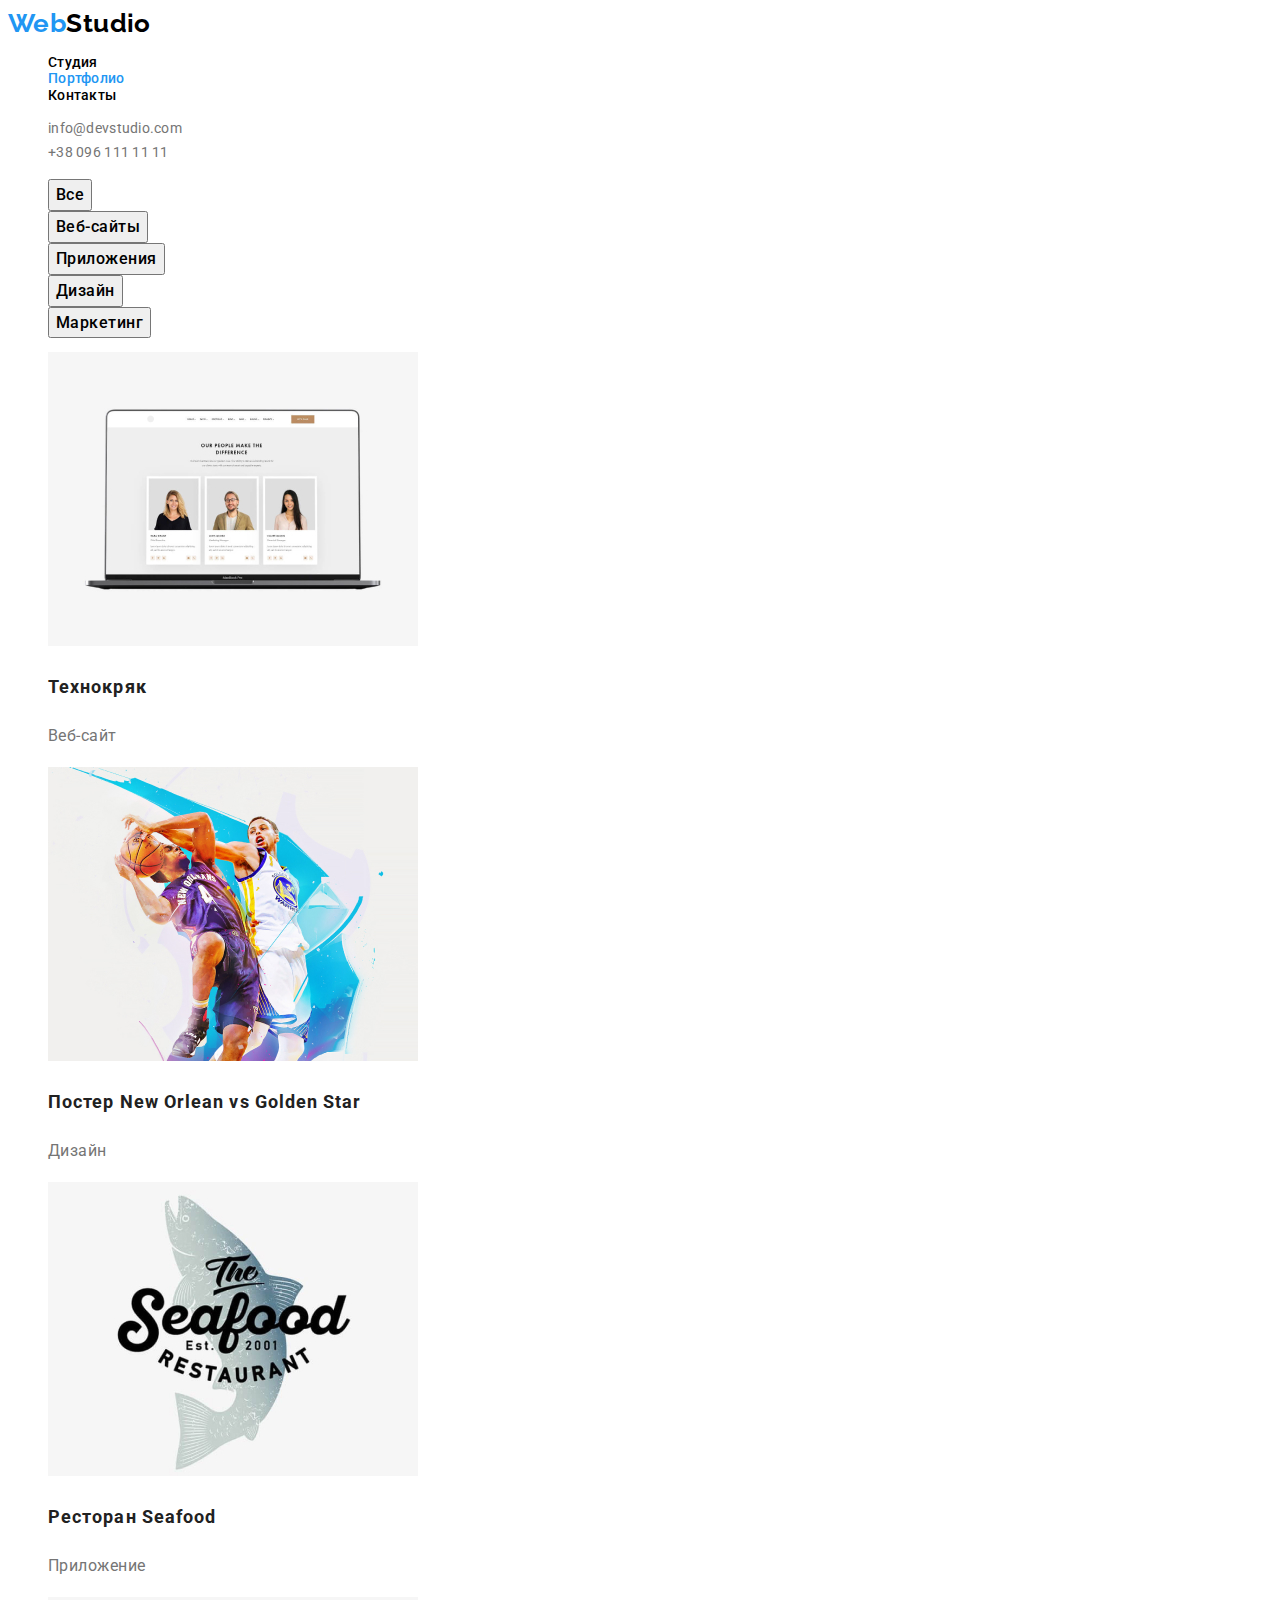
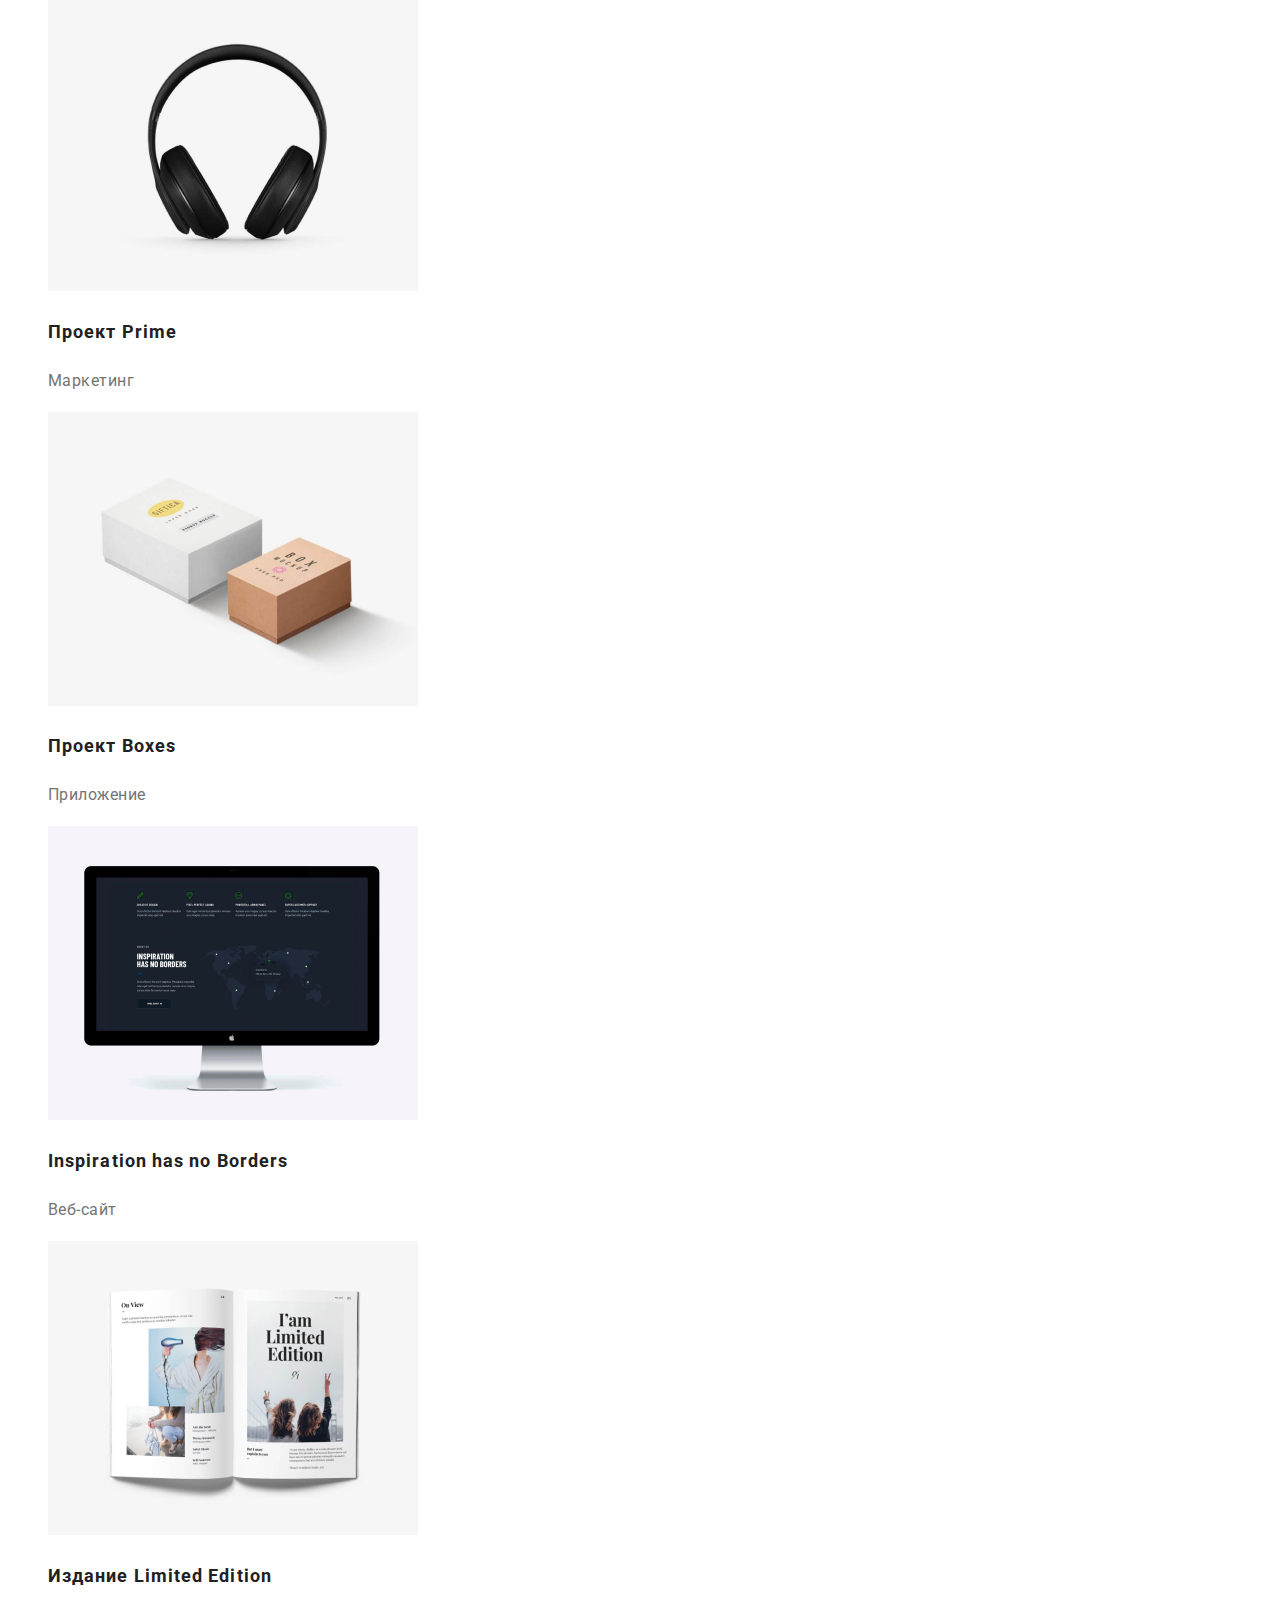
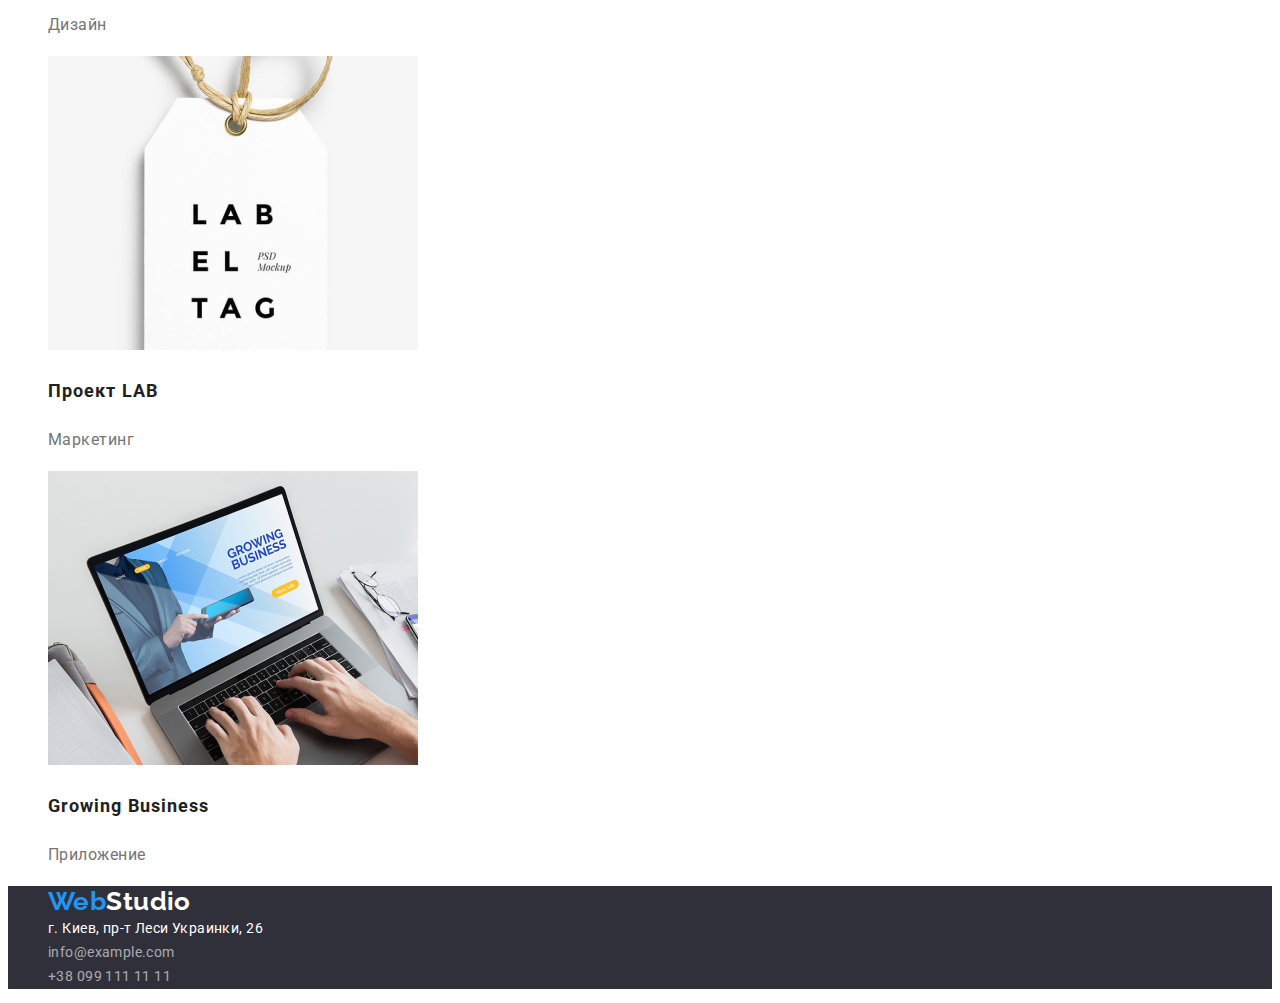
==== portfolio.html @ a77bb611 "создал репозиторий" ====
<!DOCTYPE html>
<html lang="ru">
<head>
    <meta charset="UTF-8">
    <meta http-equiv="X-UA-Compatible" content="IE=edge">
    <meta name="viewport" content="width=device-width, initial-scale=1.0">
    <title>Document</title>
    <link rel="preconnect" href="https://fonts.googleapis.com">
    <link rel="preconnect" href="https://fonts.gstatic.com" crossorigin>
    <link href="https://fonts.googleapis.com/css2?family=Raleway:wght@700&family=Roboto:wght@400;500;700;900&display=swap"
        rel="stylesheet">
    <link rel="stylesheet" href="./css/styles.css">
</head>
<body style="color: #757575;">
    <header class="page-header">
        <a href="./index.html" class="logo link">Web<Span class="logo-header">Studio</Span></a>
        <nav>
            <ul class="site-nav list">
                <li><a href="./index.html" class="link">Студия</a></li>
                <li><a href="./portfolio.html" class="link carent">Портфолио</a></li>
                <li><a href="" class="link">Контакты</a></li>
            </ul>
        </nav>
        <ul class="auth-nav">
            <li><a href="mailto:info@devstudio.com" class="link">info@devstudio.com</a></li>
            <li><a href="tel:+380961111111" class="link">+38 096 111 11 11</a></li>
        </ul>
    </header>
    <main>
        <section>
            <h1 hidden>Портфолио</h1>
            <ul class="button-select">
                <li><button type="button" class="btn-select">Все</button></li>
                <li><button type="button" class="btn-select">Веб-сайты</button></li>
                <li><button type="button" class="btn-select">Приложения</button></li>
                <li><button type="button" class="btn-select">Дизайн</button></li>
                <li><button type="button" class="btn-select">Маркетинг</button></li>
            </ul>
            <ul class="portfolio-list">
                <li><a class="link" href=""><img src="./images/portfolio/project-1.jpg" alt="Раскрытый ноутбук" width="370"> 
                    <h2 class="portfolio-title">Технокряк</h2> 
                    <p class="portfolio-text">Веб-сайт</p>
                    </a>
                </li>
                <li><a class="link" href=""><img src="./images/portfolio/project-2.jpg" alt="Раскрытый ноутбук" width="370">
                        <h2 class="portfolio-title">Постер New Orlean vs Golden Star</h2>
                        <p class="portfolio-text">Дизайн</p>
                    </a>
                </li>
                <li><a class="link" href=""><img src="./images/portfolio/project-3.jpg" alt="Раскрытый ноутбук" width="370">
                        <h2 class="portfolio-title">Ресторан Seafood</h2>
                        <p class="portfolio-text">Приложение</p>
                    </a>
                </li>
                <li><a class="link" href=""><img src="./images/portfolio/project-4.jpg" alt="Раскрытый ноутбук" width="370">
                        <h2 class="portfolio-title">Проект Prime</h2>
                        <p class="portfolio-text">Маркетинг</p>
                    </a>
                </li>
                <li><a class="link" href=""><img src="./images/portfolio/project-5.jpg" alt="Раскрытый ноутбук" width="370">
                        <h2 class="portfolio-title">Проект Boxes</h2>
                        <p class="portfolio-text">Приложение</p>
                    </a>
                </li>
                <li><a class="link" href=""><img src="./images/portfolio/project-6.jpg" alt="Раскрытый ноутбук" width="370">
                        <h2 class="portfolio-title">Inspiration has no Borders</h2>
                        <p class="portfolio-text">Веб-сайт</p>
                    </a>
                </li>
                <li><a class="link" href=""><img src="./images/portfolio/project-7.jpg" alt="Раскрытый ноутбук" width="370">
                        <h2 class="portfolio-title">Издание Limited Edition</h2>
                        <p class="portfolio-text">Дизайн</p>
                    </a>
                </li>
                <li><a class="link" href=""><img src="./images/portfolio/project-8.jpg" alt="Раскрытый ноутбук" width="370">
                        <h2 class="portfolio-title">Проект LAB</h2>
                        <p class="portfolio-text">Маркетинг</p>
                    </a>
                </li>
                <li><a class="link" href=""><img src="./images/portfolio/project-9.jpg" alt="Раскрытый ноутбук" width="370">
                        <h2 class="portfolio-title">Growing Business</h2>
                        <p class="portfolio-text">Приложение</p>
                    </a>
                </li>
            </ul>
        </section>
    </main>
    <footer>
        <address class="addres">
            <ul class="addres-list">
                <li> <a href="./index.html" class="logo">Web<span class="logo-footer">Studio</span></a></li>
                <li> г. Киев, пр-т Леси Украинки, 26 </li>
                <li><a href="mailto:info@example.com" class="link">info@example.com</a></li>
                <li><a href="tel:+380991111111" class="link">+38 099 111 11 11</a></li>
            </ul>
        </address>
    </footer>
</body>
</html>
---- css/styles.css ----
:root {
  --primery-text-color: #757575;
  --secondary-text-color: #212121;
  --accent-color-text: #2196f3;
  --logo-text-color: #000000;
  --white-color: #ffffff;
  --background-footer-color: #2f303a;
  --hover-button: #188ce8;
}

/* вторичный цвет фона #F5F4FA */
/* основной цвет фона #FFFFFF */

.link {
  text-decoration: none;
}

.site-nav .link.carent {
  color: var(--accent-color-text);
}

body {
  font-family: "Roboto", sans-serif;
  font-weight: 400;
  font-size: 14px;
  line-height: 1.71;
  letter-spacing: 0.03em;
  background-color: #ffffff;
  color: var(--primery-text-color);
}

.logo {
  font-family: "Raleway", sans-serif;
  font-weight: 700;
  font-size: 26px;
  line-height: 1.17;
  color: var(--accent-color-text);
  text-decoration: none;
}
.logo-header {
  color: var(--logo-text-color);
}
.logo-footer {
  color: var(--white-color);
}
/* site-nav */

.site-nav {
  font-weight: 500;
  line-height: 1.17;
  list-style: none;
  letter-spacing: 0.02em;
}

.site-nav .link {
  color: var(--logo-text-color);
}

.site-nav .link:hover,
.site-nav .link:focus {
  color: var(--accent-color-text);
}

/* auth-nav */

.auth-nav {
  list-style: none;
  letter-spacing: 0.02em;
}

.auth-nav .link {
  color: var(--primery-text-color);
}

.auth-nav .link:hover,
.auth-nav .link:focus {
  color: var(--accent-color-text);
}

/* hero */

.hero-title {
  font-size: 44px;
  font-weight: 900;
  line-height: 1.36;
  letter-spacing: 0.06em;
  color: var(--white-color);
  background-color: #2f303a;
  text-align: center;
  text-transform: uppercase;
}
.button {
  font-family: "roboto", sans-serif;
  font-size: 16px;
  font-weight: 700;
  line-height: 1.87;
  color: var(--white-color);
  background-color: var(--accent-color-text);
}
.button:hover,
.button:focus {
  color: var(--white-color);
  background-color: var(--hover-button);
}

/* section */

.section-title {
  color: var(--secondary-text-color);
  font-style: normal;
  font-weight: 700;
  font-size: 36px;
  line-height: 1.17;
  text-align: center;
}
.section .title {
  color: var(--secondary-text-color);
}

/* Особенности */

.peculiarity {
  list-style: none;
}

.peculiarity-title {
  color: var(--secondary-text-color);
  text-transform: uppercase;
}

/* Чем мы занимаемся */

.our-work {
  list-style: none;
}

/* Наш персонал */
.our-personal {
  font-size: 16px;
  line-height: 1.17;
  list-style: none;
}

.our-personal .title {
  font-style: normal;
  font-weight: 500;
  font-size: 16px;
  list-style: none;
}

/* footer */

.addres {
  font-style: normal;
  color: #ffffff;
  background-color: var(--background-footer-color);
}

.addres-list {
  list-style: none;
}

.addres .link {
  color: rgba(255, 255, 255, 0.6);
}

/*  Portfolio */
.button-select {
  list-style: none;
}
.btn-select {
  font-family: "Roboto", sans-serif;
  font-weight: 500;
  font-size: 16px;
  line-height: 1.62;
  text-align: center;
  letter-spacing: 0.03em;
}
.btn-select:hover,
.btn-select:focus {
  color: var(--white-color);
  background-color: var(--accent-color-text);
}

.portfolio-list {
  list-style: none;
}

.portfolio-title {
  font-weight: 700;
  font-size: 18px;
  line-height: 2;
  letter-spacing: 0.06em;
  color: var(--secondary-text-color);
}

.portfolio-text {
  font-weight: 400;
  font-size: 16px;
  line-height: 1.87;
  letter-spacing: 0.03em;
  color: var(--primery-text-color);
}
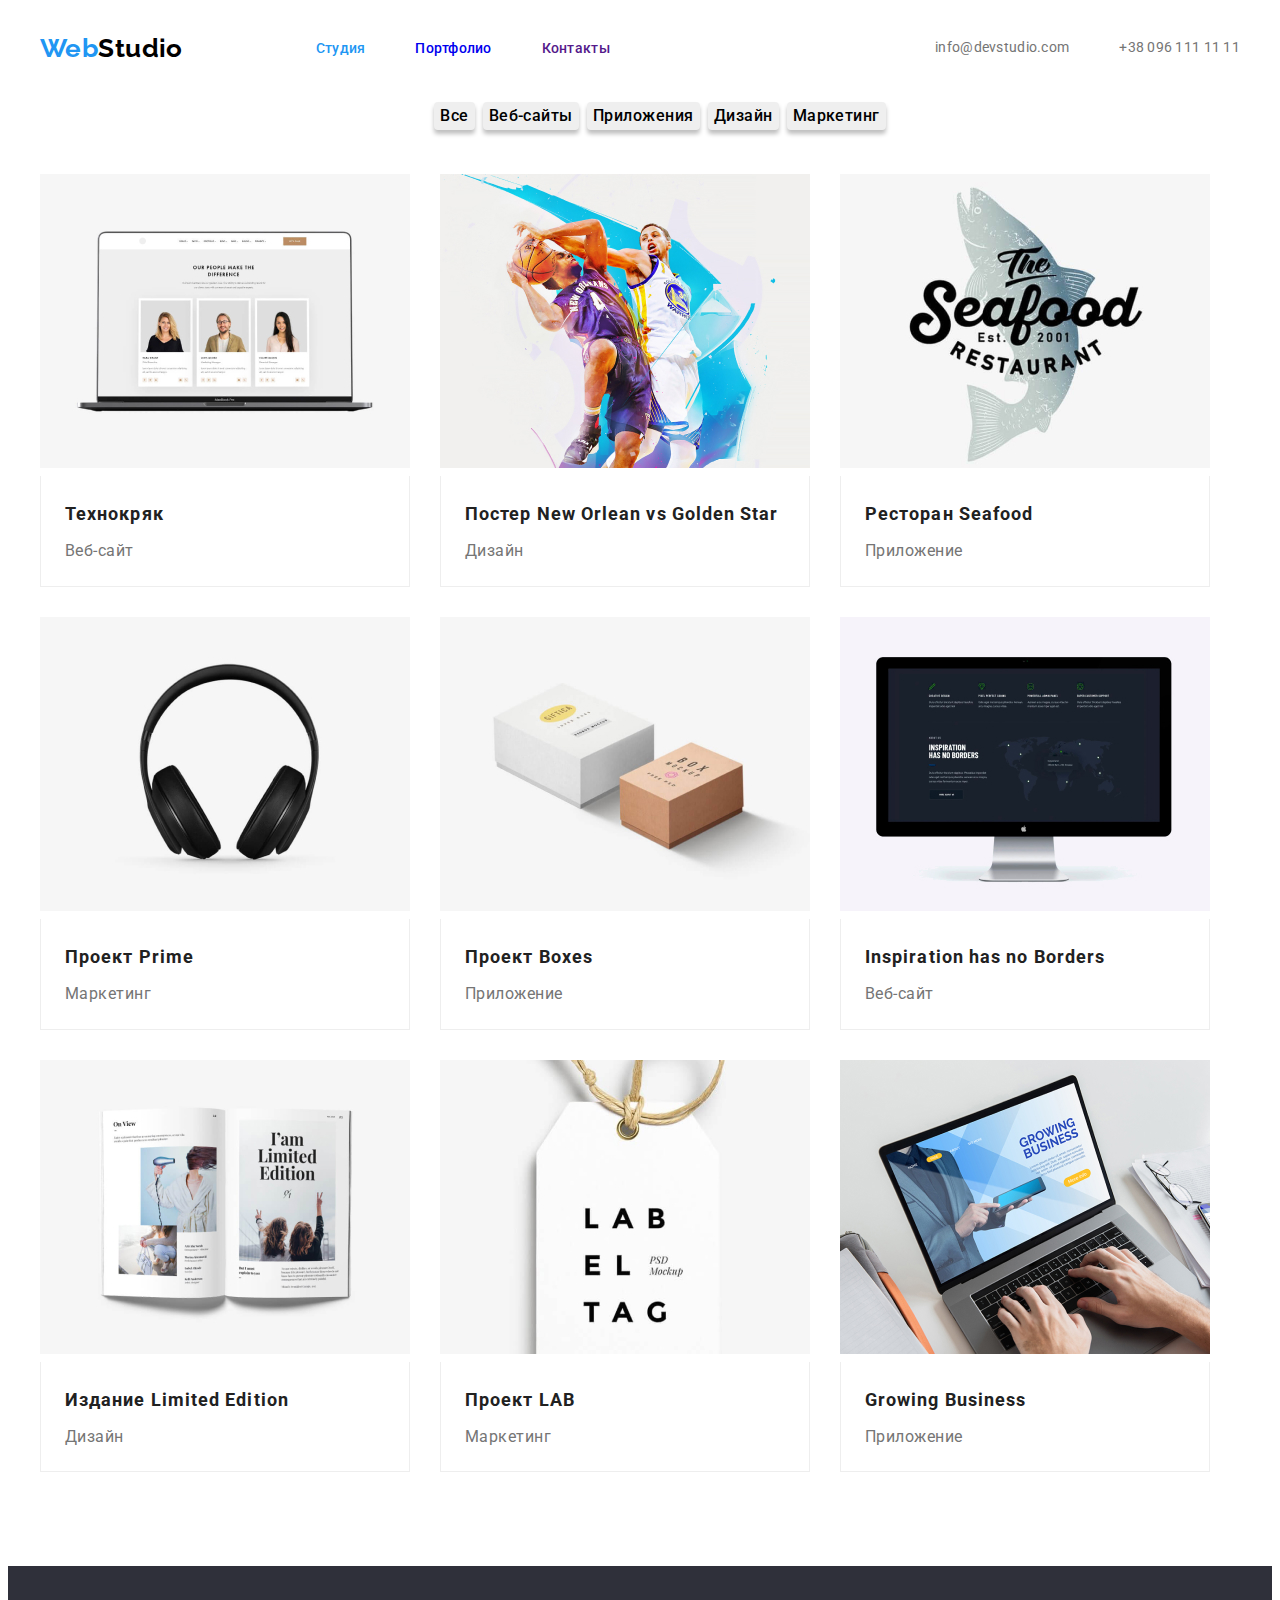
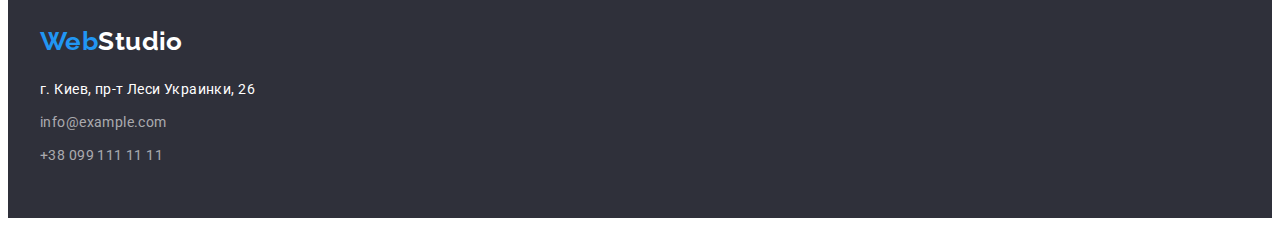
==== commit 0178d7c4: "почти всё" ====
--- a/portfolio.html
+++ b/portfolio.html
@@ -12,88 +12,115 @@
     <link rel="stylesheet" href="./css/styles.css">
 </head>
 <body style="color: #757575;">
-    <header class="page-header">
-        <a href="./index.html" class="logo link">Web<Span class="logo-header">Studio</Span></a>
-        <nav>
-            <ul class="site-nav list">
-                <li><a href="./index.html" class="link">Студия</a></li>
-                <li><a href="./portfolio.html" class="link carent">Портфолио</a></li>
-                <li><a href="" class="link">Контакты</a></li>
-            </ul>
-        </nav>
-        <ul class="auth-nav">
-            <li><a href="mailto:info@devstudio.com" class="link">info@devstudio.com</a></li>
-            <li><a href="tel:+380961111111" class="link">+38 096 111 11 11</a></li>
-        </ul>
+    <header class="header">
+        <div class="container">
+            <div class="container-header">
+                <a href="./index.html" class="logo link">Web<Span class="logo-header">Studio</Span></a>
+                <nav>
+                    <ul class="header-nav">
+                        <li><a href="./index.html" class="link carent">Студия</a></li>
+                        <li><a href="./portfolio.html" class="link">Портфолио</a></li>
+                        <li><a href="" class="link">Контакты</a></li>
+                    </ul>
+                </nav>
+                <ul class="link-nav">
+                    <li class="link-item"><a href="mailto:info@devstudio.com" class="link">info@devstudio.com</a></li>
+                    <li class="link-item"><a href="tel:+380961111111" class="link">+38 096 111 11 11</a></li>
+                </ul>
+            </div>
+        </div>
     </header>
     <main>
         <section>
-            <h1 hidden>Портфолио</h1>
-            <ul class="button-select">
-                <li><button type="button" class="btn-select">Все</button></li>
-                <li><button type="button" class="btn-select">Веб-сайты</button></li>
-                <li><button type="button" class="btn-select">Приложения</button></li>
-                <li><button type="button" class="btn-select">Дизайн</button></li>
-                <li><button type="button" class="btn-select">Маркетинг</button></li>
-            </ul>
-            <ul class="portfolio-list">
-                <li><a class="link" href=""><img src="./images/portfolio/project-1.jpg" alt="Раскрытый ноутбук" width="370"> 
-                    <h2 class="portfolio-title">Технокряк</h2> 
-                    <p class="portfolio-text">Веб-сайт</p>
-                    </a>
-                </li>
-                <li><a class="link" href=""><img src="./images/portfolio/project-2.jpg" alt="Раскрытый ноутбук" width="370">
-                        <h2 class="portfolio-title">Постер New Orlean vs Golden Star</h2>
-                        <p class="portfolio-text">Дизайн</p>
-                    </a>
-                </li>
-                <li><a class="link" href=""><img src="./images/portfolio/project-3.jpg" alt="Раскрытый ноутбук" width="370">
-                        <h2 class="portfolio-title">Ресторан Seafood</h2>
-                        <p class="portfolio-text">Приложение</p>
-                    </a>
-                </li>
-                <li><a class="link" href=""><img src="./images/portfolio/project-4.jpg" alt="Раскрытый ноутбук" width="370">
-                        <h2 class="portfolio-title">Проект Prime</h2>
-                        <p class="portfolio-text">Маркетинг</p>
-                    </a>
-                </li>
-                <li><a class="link" href=""><img src="./images/portfolio/project-5.jpg" alt="Раскрытый ноутбук" width="370">
-                        <h2 class="portfolio-title">Проект Boxes</h2>
-                        <p class="portfolio-text">Приложение</p>
-                    </a>
-                </li>
-                <li><a class="link" href=""><img src="./images/portfolio/project-6.jpg" alt="Раскрытый ноутбук" width="370">
-                        <h2 class="portfolio-title">Inspiration has no Borders</h2>
-                        <p class="portfolio-text">Веб-сайт</p>
-                    </a>
-                </li>
-                <li><a class="link" href=""><img src="./images/portfolio/project-7.jpg" alt="Раскрытый ноутбук" width="370">
-                        <h2 class="portfolio-title">Издание Limited Edition</h2>
-                        <p class="portfolio-text">Дизайн</p>
-                    </a>
-                </li>
-                <li><a class="link" href=""><img src="./images/portfolio/project-8.jpg" alt="Раскрытый ноутбук" width="370">
-                        <h2 class="portfolio-title">Проект LAB</h2>
-                        <p class="portfolio-text">Маркетинг</p>
-                    </a>
-                </li>
-                <li><a class="link" href=""><img src="./images/portfolio/project-9.jpg" alt="Раскрытый ноутбук" width="370">
-                        <h2 class="portfolio-title">Growing Business</h2>
-                        <p class="portfolio-text">Приложение</p>
-                    </a>
-                </li>
-            </ul>
+            <div class="container">
+                <h1 hidden>Портфолио</h1>
+                <ul class="button-select">
+                    <li class="select"><button type="button" class="btn-select">Все</button></li>
+                    <li class="select"><button type="button" class="btn-select">Веб-сайты</button></li>
+                    <li class="select"><button type="button" class="btn-select">Приложения</button></li>
+                    <li class="select"><button type="button" class="btn-select">Дизайн</button></li>
+                    <li class="select"><button type="button" class="btn-select">Маркетинг</button></li>
+                </ul>
+                <ul class="portfolio-list">
+                    <li class="portfolio-card"><a class="link" href=""><img src="./images/portfolio/project-1.jpg" alt="Раскрытый ноутбук" width="370">
+                            <div class="card-text">
+                                <h2 class="portfolio-title">Технокряк</h2>
+                                <p class="portfolio-text">Веб-сайт</p>
+                            </div>
+                        </a>
+                    </li>
+                    <li class="portfolio-card"><a class="link" href=""><img src="./images/portfolio/project-2.jpg" alt="Раскрытый ноутбук" width="370">
+                            <div class="card-text">
+                                <h2 class="portfolio-title">Постер New Orlean vs Golden Star</h2>
+                                <p class="portfolio-text">Дизайн</p>
+                            </div>
+                        </a>
+                    </li>
+                    <li class="portfolio-card"><a class="link" href=""><img src="./images/portfolio/project-3.jpg" alt="Раскрытый ноутбук" width="370">
+                            <div class="card-text">
+                                <h2 class="portfolio-title">Ресторан Seafood</h2>
+                                <p class="portfolio-text">Приложение</p>
+                            </div>
+                        </a>
+                    </li>
+                    <li class="portfolio-card"><a class="link" href=""><img src="./images/portfolio/project-4.jpg" alt="Раскрытый ноутбук" width="370">
+                            <div class="card-text">
+                                <h2 class="portfolio-title">Проект Prime</h2>
+                                <p class="portfolio-text">Маркетинг</p>
+                            </div>
+                        </a>
+                    </li>
+                    <li class="portfolio-card"><a class="link" href=""><img src="./images/portfolio/project-5.jpg" alt="Раскрытый ноутбук" width="370">
+                            <div class="card-text">
+                                <h2 class="portfolio-title">Проект Boxes</h2>
+                                <p class="portfolio-text">Приложение</p>
+                            </div>
+                        </a>
+                    </li>
+                    <li class="portfolio-card"><a class="link" href=""><img src="./images/portfolio/project-6.jpg" alt="Раскрытый ноутбук" width="370">
+                            <div class="card-text">
+                                <h2 class="portfolio-title">Inspiration has no Borders</h2>
+                            <p class="portfolio-text">Веб-сайт</p>
+                            </div>
+                        </a>
+                    </li>
+                    <li class="portfolio-card"><a class="link" href=""><img src="./images/portfolio/project-7.jpg" alt="Раскрытый ноутбук" width="370">
+                            <div class="card-text">
+                                <h2 class="portfolio-title">Издание Limited Edition</h2>
+                                <p class="portfolio-text">Дизайн</p>
+                            </div>
+                        </a>
+                    </li>
+                    <li class="portfolio-card"><a class="link" href=""><img src="./images/portfolio/project-8.jpg" alt="Раскрытый ноутбук" width="370">
+                            <div class="card-text">
+                                <h2 class="portfolio-title">Проект LAB</h2>
+                            <p class="portfolio-text">Маркетинг</p>
+                            </div>
+                        </a>
+                    </li>
+                    <li class="portfolio-card"><a class="link" href=""><img src="./images/portfolio/project-9.jpg" alt="Раскрытый ноутбук" width="370">
+                            <div class="card-text">
+                                <h2 class="portfolio-title">Growing Business</h2>
+                            <p class="portfolio-text">Приложение</p>
+                            </div>
+                        </a>
+                    </li>
+                </ul>
+            </div>
         </section>
     </main>
-    <footer>
-        <address class="addres">
-            <ul class="addres-list">
-                <li> <a href="./index.html" class="logo">Web<span class="logo-footer">Studio</span></a></li>
-                <li> г. Киев, пр-т Леси Украинки, 26 </li>
-                <li><a href="mailto:info@example.com" class="link">info@example.com</a></li>
-                <li><a href="tel:+380991111111" class="link">+38 099 111 11 11</a></li>
-            </ul>
-        </address>
+    <footer class="footer">
+        <div class="container">
+            <address class="footer-addres">
+                <ul class="addres-list">
+                    <li class="social"> <a href="./index.html" class="logo">Web<span class="logo-footer">Studio</span></a>
+                    </li>
+                    <li class="social"> г. Киев, пр-т Леси Украинки, 26 </li>
+                    <li class="social"><a href="mailto:info@example.com" class="link">info@example.com</a></li>
+                    <li class="social"><a href="tel:+380991111111" class="link">+38 099 111 11 11</a></li>
+                </ul>
+            </address>
+        </div>
     </footer>
 </body>
 </html>--- a/css/styles.css
+++ b/css/styles.css
@@ -6,10 +6,30 @@
   --white-color: #ffffff;
   --background-footer-color: #2f303a;
   --hover-button: #188ce8;
+  --secondary-backgraund-color: #f5f4fa;
 }
 
 /* вторичный цвет фона #F5F4FA */
 /* основной цвет фона #FFFFFF */
+p,
+h1,
+h2,
+h3,
+h4 {
+  padding: 0px;
+  margin: 0px;
+}
+
+.container {
+  width: 1200px;
+  margin-left: auto;
+  margin-right: auto;
+  padding-left: 15px;
+  padding-right: 15px;
+}
+.link.carent {
+  color: #2196f3;
+}
 
 .link {
   text-decoration: none;
@@ -43,53 +63,91 @@
 .logo-footer {
   color: var(--white-color);
 }
-/* site-nav */
-
-.site-nav {
+/* -------------header------------- */
+.header {
+}
+
+.container-header {
+  display: flex;
+  align-items: center;
+  height: 80px;
+}
+/* header-nav */
+
+.header-nav {
+  display: flex;
+  min-width: 294px;
+  margin-left: 93px;
+  justify-content: space-between;
   font-weight: 500;
   line-height: 1.17;
   list-style: none;
   letter-spacing: 0.02em;
 }
 
-.site-nav .link {
+.header-nav: .header-nav .link {
   color: var(--logo-text-color);
 }
 
-.site-nav .link:hover,
-.site-nav .link:focus {
+.header-nav .link:hover,
+.header-nav .link:focus {
   color: var(--accent-color-text);
 }
 
-/* auth-nav */
-
-.auth-nav {
+/* link-nav */
+
+.link-nav {
+  display: flex;
+  margin-right: 0px;
+  margin-left: auto;
   list-style: none;
   letter-spacing: 0.02em;
 }
-
-.auth-nav .link {
+.link-item:last-child {
+  margin-left: 50px;
+}
+
+.link-nav .link {
   color: var(--primery-text-color);
 }
 
-.auth-nav .link:hover,
-.auth-nav .link:focus {
+.link-nav .link:hover,
+.link-nav .link:focus {
   color: var(--accent-color-text);
 }
 
 /* hero */
+.hero {
+  background-color: #2f303a;
+}
+.hero-box {
+  display: flex;
+  flex-direction: column;
+  height: 600px;
+  align-items: center;
+}
 
 .hero-title {
+  margin-bottom: 0px;
+  margin-top: 200px;
+  padding: 0px;
   font-size: 44px;
   font-weight: 900;
   line-height: 1.36;
   letter-spacing: 0.06em;
   color: var(--white-color);
-  background-color: #2f303a;
+  text-transform: uppercase;
   text-align: center;
-  text-transform: uppercase;
 }
 .button {
+  border-radius: 4px;
+  border: transparent;
+  align-content: center;
+  min-height: 50px;
+  width: 200px;
+  margin-bottom: 0px;
+  margin-top: 30px;
+  padding: 0px;
   font-family: "roboto", sans-serif;
   font-size: 16px;
   font-weight: 700;
@@ -119,56 +177,137 @@
 
 /* Особенности */
 
-.peculiarity {
-  list-style: none;
-}
-
-.peculiarity-title {
+.feature {
+  display: flex;
+  padding: 0px;
+  margin-top: 94px;
+  margin-bottom: 0px;
+  list-style: none;
+}
+.feature-list {
+  margin-top: 0px;
+  width: 270px;
+  text-align: left;
+}
+.feature-list:not(:first-child) {
+  margin-left: 30px;
+}
+
+.feature-title {
   color: var(--secondary-text-color);
   text-transform: uppercase;
 }
 
 /* Чем мы занимаемся */
 
+.work {
+  margin-top: 94px;
+}
+
 .our-work {
-  list-style: none;
+  display: flex;
+  flex-wrap: wrap;
+  padding-left: 0;
+  padding-right: 0px;
+  margin-bottom: 0px;
+  margin-top: 50px;
+  list-style: none;
+}
+.title-work:not(:first-child) {
+  margin-left: 30px;
 }
 
 /* Наш персонал */
-.our-personal {
+.section-title.title {
+  -webkit-text-stroke: 1px var(--logo-text-color);
+}
+.section.team {
+  background-color: var(--secondary-backgraund-color);
+  height: 648px;
+}
+.team-box {
+  margin-top: 94px;
+  padding-top: 94px;
+}
+.team-box > .title {
+  text-shadow: 0px 4px 4px rgba(0, 0, 0, 0.25);
+}
+.our-team {
+  display: flex;
+  margin-top: 50px;
+  margin-left: 0px;
+  margin-right: 0px;
+  padding-left: 0px;
+  padding-right: 0px;
   font-size: 16px;
   line-height: 1.17;
   list-style: none;
 }
-
-.our-personal .title {
+.team-card {
+  text-align: center;
+  background-color: var(--white-color);
+  box-shadow: 0px 4px 4px rgba(0, 0, 0, 0.25), 0px 1px 1px rgba(0, 0, 0, 0.14),
+    0px 2px 1px rgba(0, 0, 0, 0.2);
+  border-radius: 0px 0px 4px 4px;
+}
+.team-card:not(:first-child) {
+  margin-left: 30px;
+}
+.our-team .title {
+  margin-top: 30px;
   font-style: normal;
   font-weight: 500;
   font-size: 16px;
   list-style: none;
 }
+.our-team .profession {
+  margin-top: 10px;
+  margin-bottom: 30px;
+}
 
 /* footer */
-
-.addres {
+.footer {
+  background-color: var(--background-footer-color);
+}
+.footer-addres {
+  height: 252px;
   font-style: normal;
   color: #ffffff;
-  background-color: var(--background-footer-color);
 }
 
 .addres-list {
-  list-style: none;
-}
-
-.addres .link {
+  margin-top: 0px;
+  margin-bottom: 0px;
+  padding-left: 0px;
+  padding-right: 0px;
+  list-style: none;
+}
+.social:first-child {
+  padding-top: 60px;
+}
+.social:nth-child(2) {
+  margin-top: 20px;
+}
+.social:nth-child(n + 3) {
+  margin-top: 9px;
+}
+.social:last-child {
+  margin-bottom: 60px;
+}
+.footer-addres .link {
   color: rgba(255, 255, 255, 0.6);
 }
 
-/*  Portfolio */
+/* ------------ Portfolio----------------- */
 .button-select {
+  display: flex;
+  justify-content: center;
   list-style: none;
 }
 .btn-select {
+  border-radius: 4px;
+  border: transparent;
+  box-shadow: 0px 4px 4px rgba(0, 0, 0, 0.25);
   font-family: "Roboto", sans-serif;
   font-weight: 500;
   font-size: 16px;
@@ -176,6 +315,10 @@
   text-align: center;
   letter-spacing: 0.03em;
 }
+.select:not(:first-child) {
+  margin-left: 8px;
+}
+
 .btn-select:hover,
 .btn-select:focus {
   color: var(--white-color);
@@ -183,10 +326,35 @@
 }
 
 .portfolio-list {
-  list-style: none;
-}
-
+  padding: 0px;
+  display: flex;
+  margin-top: 4px;
+  margin-bottom: 94px;
+  flex-wrap: wrap;
+  list-style: none;
+}
+
+.portfolio-card {
+  display: block;
+  margin-top: 30px;
+  background: #ffffff;
+}
+
+.portfolio-card:nth-child(3n + 2) {
+  margin-left: 30px;
+  margin-right: 30px;
+}
+
+.card-text {
+  margin-top: 0px;
+  border-bottom: 1px solid #eeeeee;
+  border-left: 1px solid #eeeeee;
+  border-right: 1px solid #eeeeee;
+}
 .portfolio-title {
+  padding-top: 20px;
+  margin-top: 0px;
+  margin-left: 24px;
   font-weight: 700;
   font-size: 18px;
   line-height: 2;
@@ -195,6 +363,9 @@
 }
 
 .portfolio-text {
+  margin-top: 4px;
+  margin-left: 24px;
+  margin-bottom: 20px;
   font-weight: 400;
   font-size: 16px;
   line-height: 1.87;
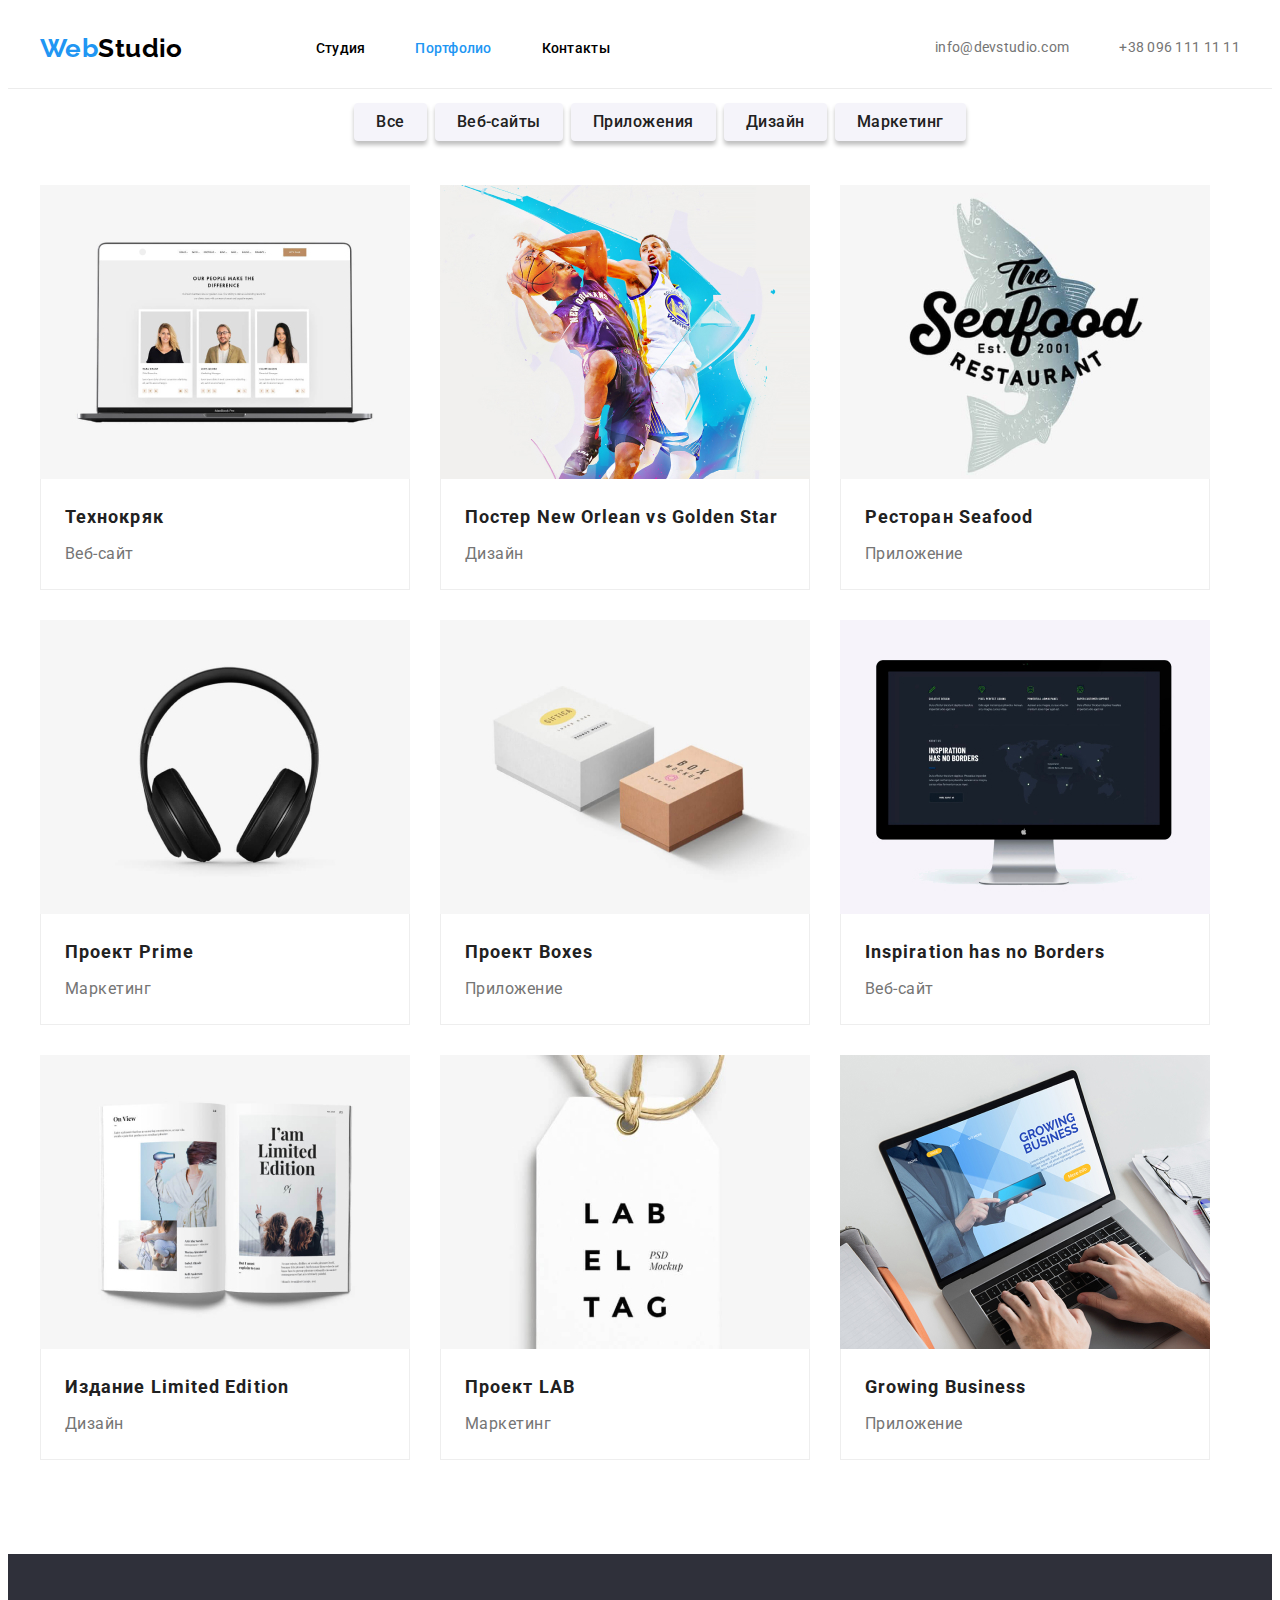
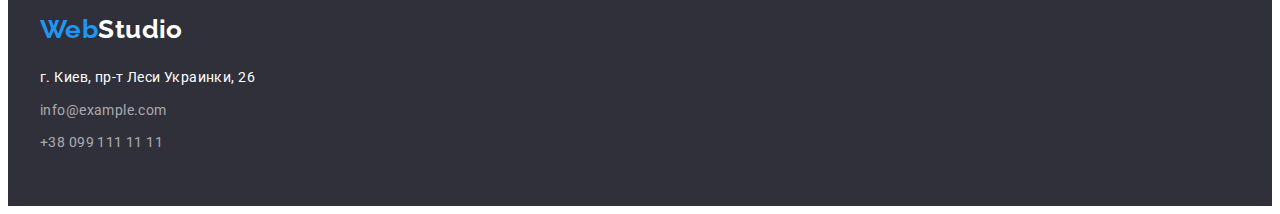
==== commit 5c60567a: "Bce" ====
--- a/portfolio.html
+++ b/portfolio.html
@@ -18,8 +18,8 @@
                 <a href="./index.html" class="logo link">Web<Span class="logo-header">Studio</Span></a>
                 <nav>
                     <ul class="header-nav">
-                        <li><a href="./index.html" class="link carent">Студия</a></li>
-                        <li><a href="./portfolio.html" class="link">Портфолио</a></li>
+                        <li><a href="./index.html" class="link">Студия</a></li>
+                        <li><a href="./portfolio.html" class="link carent">Портфолио</a></li>
                         <li><a href="" class="link">Контакты</a></li>
                     </ul>
                 </nav>
--- a/css/styles.css
+++ b/css/styles.css
@@ -19,6 +19,9 @@
   padding: 0px;
   margin: 0px;
 }
+img {
+  display: block;
+}
 
 .container {
   width: 1200px;
@@ -32,6 +35,7 @@
 }
 
 .link {
+  color: var(--logo-text-color);
   text-decoration: none;
 }
 
@@ -65,6 +69,7 @@
 }
 /* -------------header------------- */
 .header {
+  border-bottom: 1px solid #ececec;
 }
 
 .container-header {
@@ -78,6 +83,8 @@
   display: flex;
   min-width: 294px;
   margin-left: 93px;
+  margin-top: 32px;
+  margin-bottom: 32px;
   justify-content: space-between;
   font-weight: 500;
   line-height: 1.17;
@@ -85,7 +92,7 @@
   letter-spacing: 0.02em;
 }
 
-.header-nav: .header-nav .link {
+.header-nav .header-nav.link {
   color: var(--logo-text-color);
 }
 
@@ -123,7 +130,6 @@
 .hero-box {
   display: flex;
   flex-direction: column;
-  height: 600px;
   align-items: center;
 }
 
@@ -145,7 +151,7 @@
   align-content: center;
   min-height: 50px;
   width: 200px;
-  margin-bottom: 0px;
+  margin-bottom: 200px;
   margin-top: 30px;
   padding: 0px;
   font-family: "roboto", sans-serif;
@@ -305,6 +311,10 @@
   list-style: none;
 }
 .btn-select {
+  padding-bottom: 6px;
+  padding-top: 6px;
+  padding-right: 22px;
+  padding-left: 22px;
   border-radius: 4px;
   border: transparent;
   box-shadow: 0px 4px 4px rgba(0, 0, 0, 0.25);
@@ -314,6 +324,8 @@
   line-height: 1.62;
   text-align: center;
   letter-spacing: 0.03em;
+  color: var(--secondary-text-color);
+  background-color: var(--secondary-backgraund-color);
 }
 .select:not(:first-child) {
   margin-left: 8px;
@@ -343,6 +355,11 @@
 .portfolio-card:nth-child(3n + 2) {
   margin-left: 30px;
   margin-right: 30px;
+}
+
+.link.card {
+  border-left: 1px solid #eeeeee;
+  border-right: 1px solid #eeeeee;
 }
 
 .card-text {
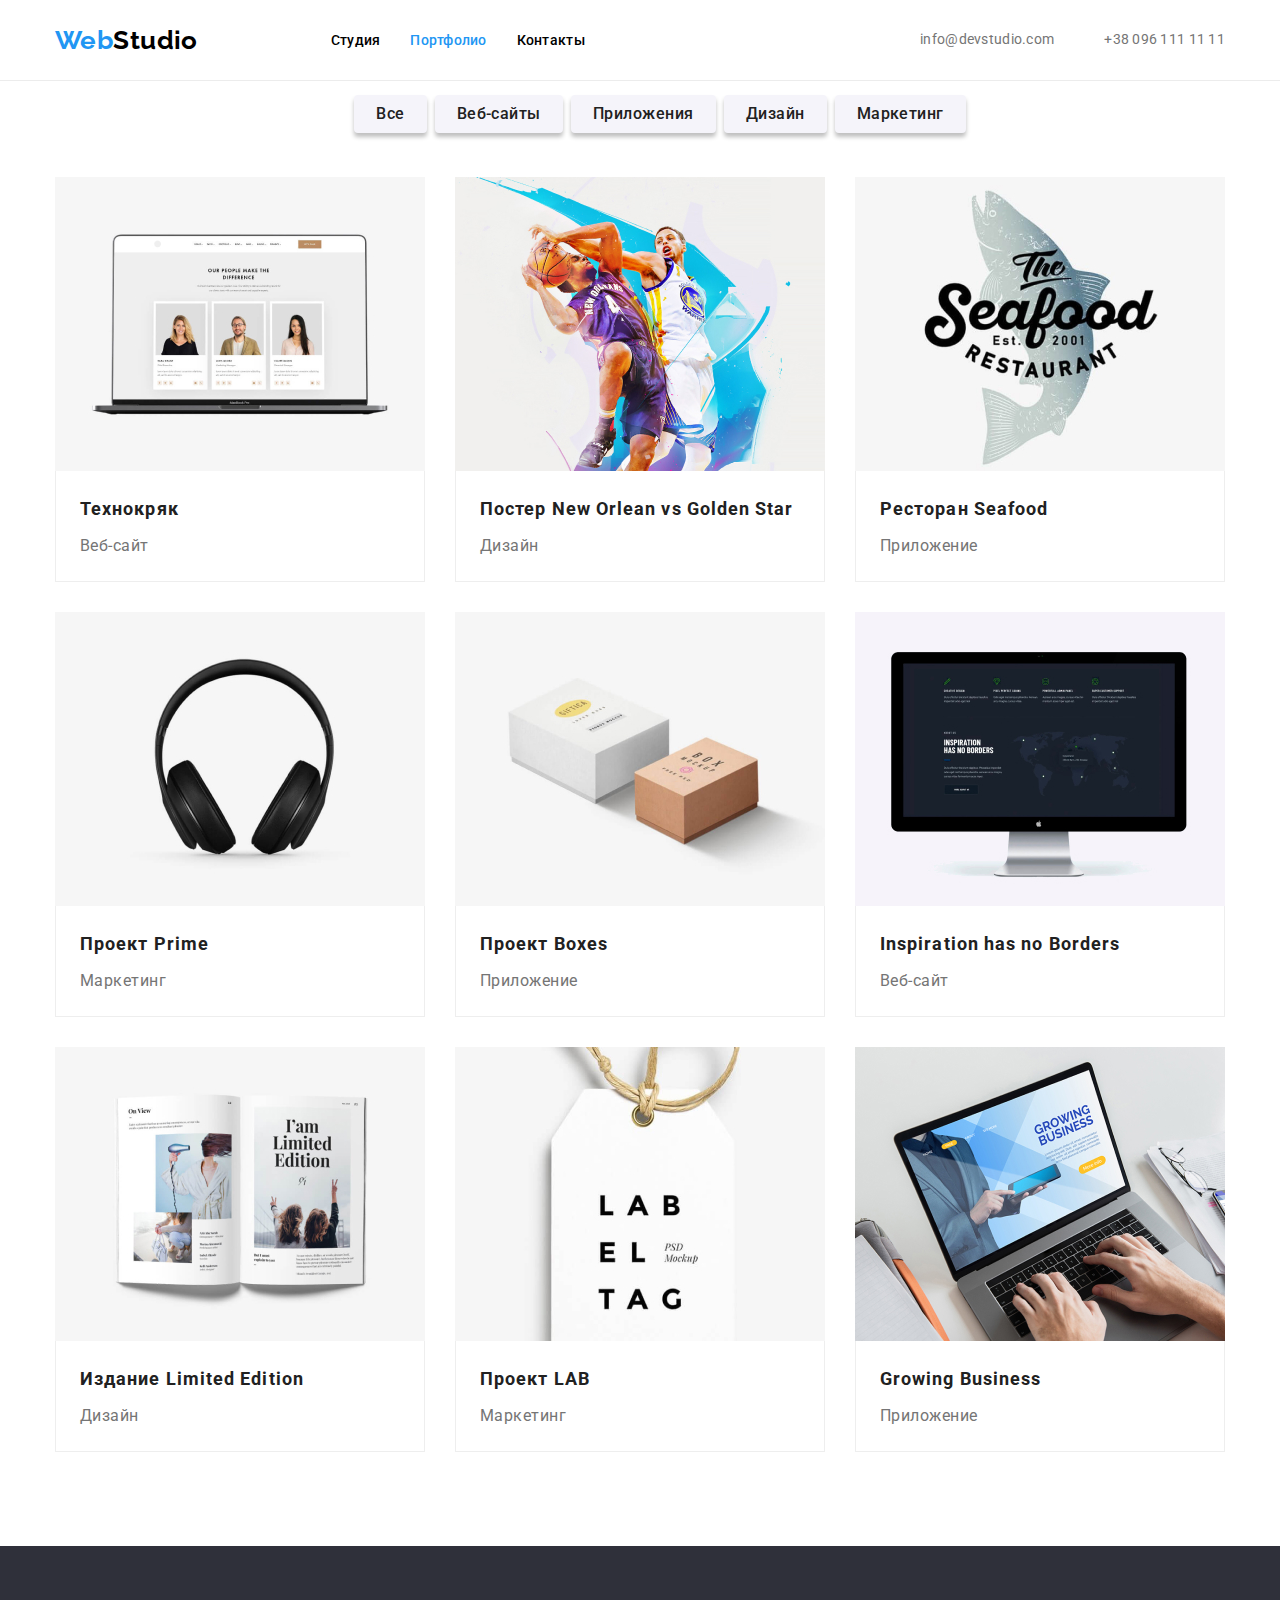
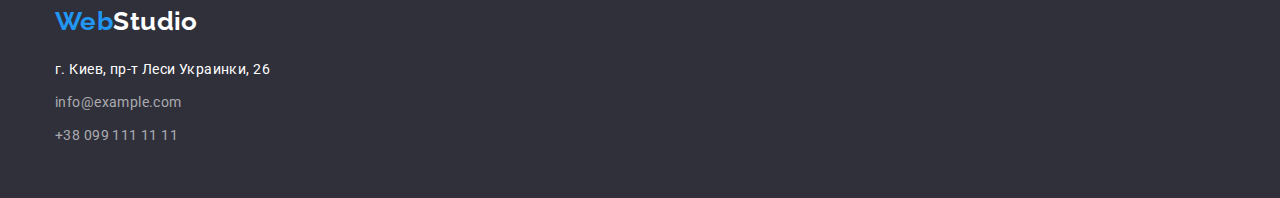
==== commit 38a2f64d: "go" ====
--- a/portfolio.html
+++ b/portfolio.html
@@ -9,9 +9,10 @@
     <link rel="preconnect" href="https://fonts.gstatic.com" crossorigin>
     <link href="https://fonts.googleapis.com/css2?family=Raleway:wght@700&family=Roboto:wght@400;500;700;900&display=swap"
         rel="stylesheet">
+    <link rel="stylesheet" href="https://cdnjs.cloudflare.com/ajax/libs/modern-normalize/1.1.0/modern-normalize.min.css">
     <link rel="stylesheet" href="./css/styles.css">
 </head>
-<body style="color: #757575;">
+<body>
     <header class="header">
         <div class="container">
             <div class="container-header">
--- a/css/styles.css
+++ b/css/styles.css
@@ -75,7 +75,6 @@
 .container-header {
   display: flex;
   align-items: center;
-  height: 80px;
 }
 /* header-nav */
 
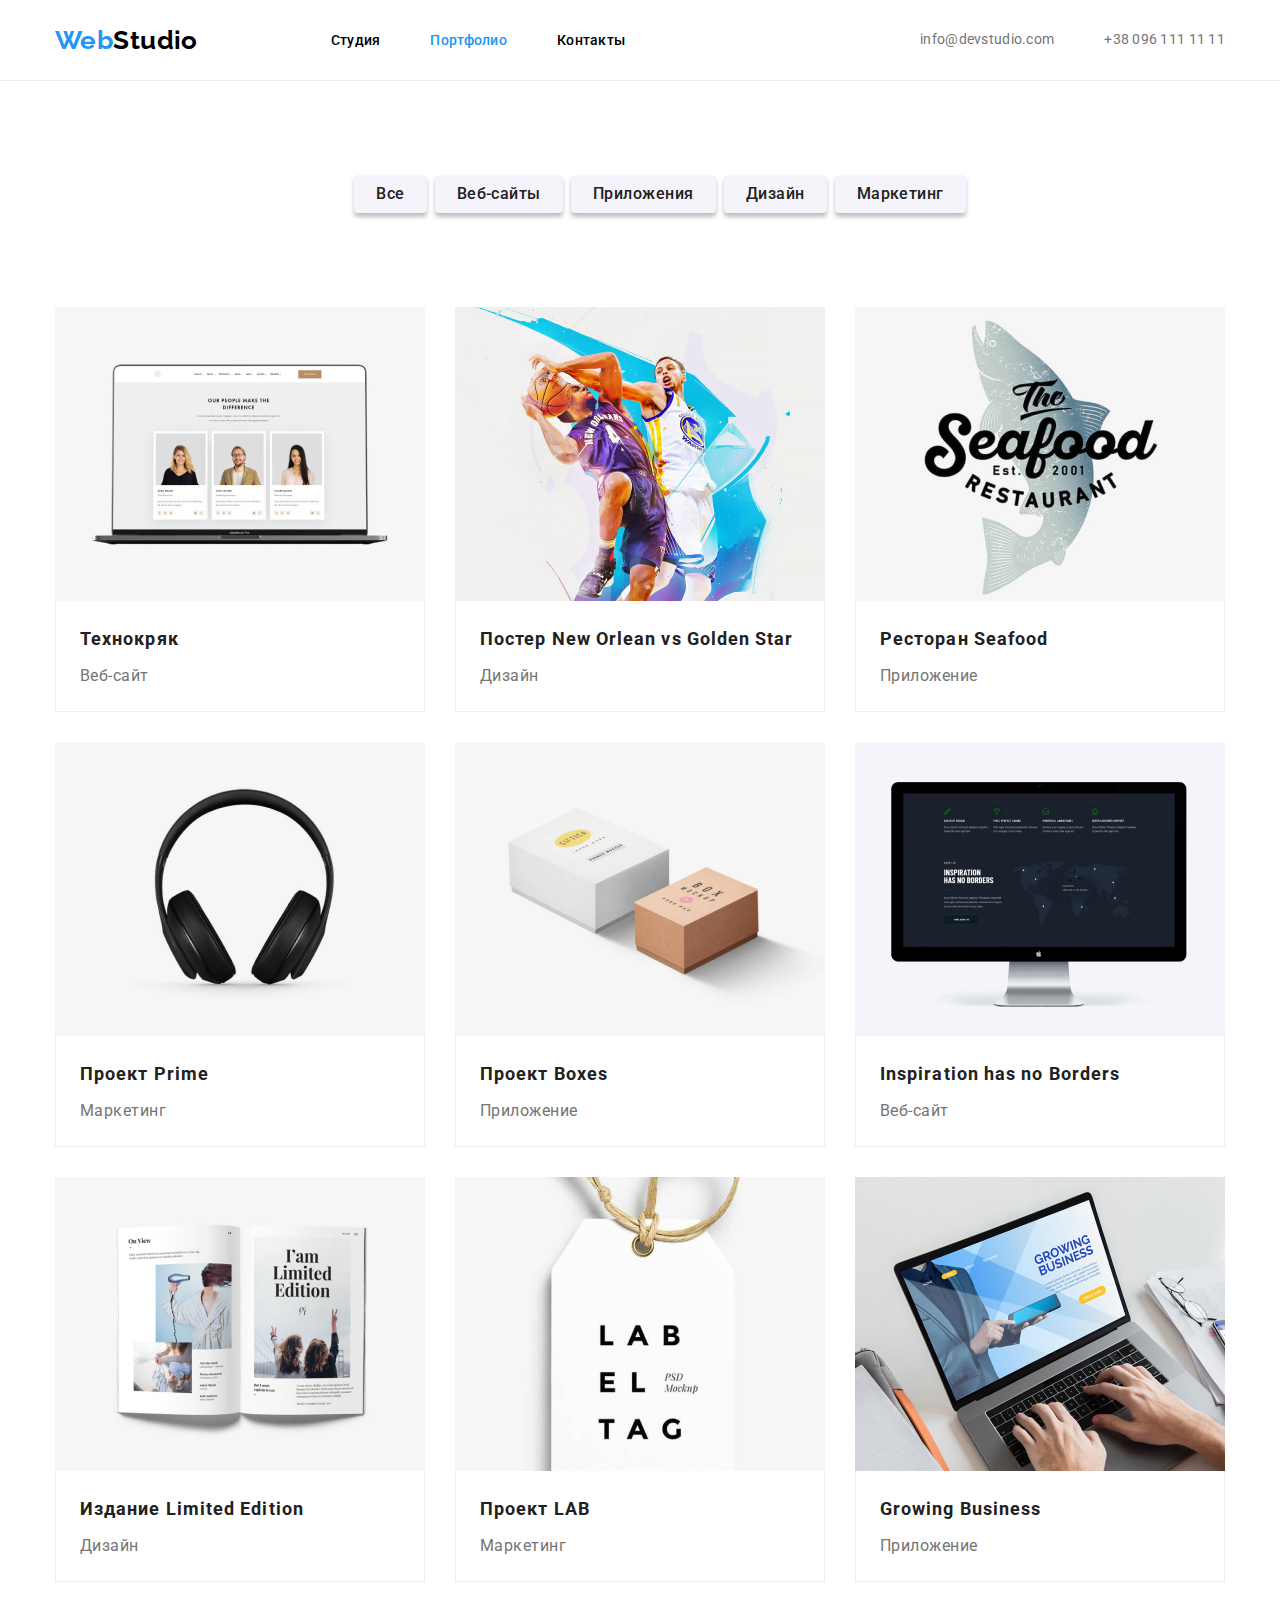
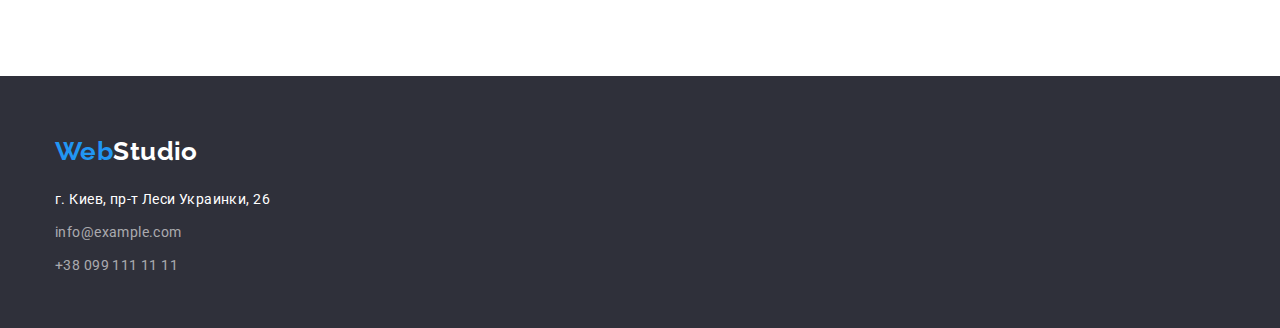
==== commit 98e8bf34: "пересдал" ====
--- a/portfolio.html
+++ b/portfolio.html
@@ -19,9 +19,9 @@
                 <a href="./index.html" class="logo link">Web<Span class="logo-header">Studio</Span></a>
                 <nav>
                     <ul class="header-nav">
-                        <li><a href="./index.html" class="link">Студия</a></li>
-                        <li><a href="./portfolio.html" class="link carent">Портфолио</a></li>
-                        <li><a href="" class="link">Контакты</a></li>
+                        <li class="nav-item"><a href="./index.html" class="link">Студия</a></li>
+                        <li class="nav-item"><a href="./portfolio.html" class="link carent">Портфолио</a></li>
+                        <li class="nav-item"><a href="" class="link">Контакты</a></li>
                     </ul>
                 </nav>
                 <ul class="link-nav">
--- a/css/styles.css
+++ b/css/styles.css
@@ -99,6 +99,9 @@
 .header-nav .link:focus {
   color: var(--accent-color-text);
 }
+.nav-item:not(:first-child) {
+  margin-left: 50px;
+}
 
 /* link-nav */
 
@@ -228,9 +231,9 @@
 }
 .section.team {
   background-color: var(--secondary-backgraund-color);
-  height: 648px;
 }
 .team-box {
+  padding-bottom: 94px;
   margin-top: 94px;
   padding-top: 94px;
 }
@@ -306,6 +309,8 @@
 /* ------------ Portfolio----------------- */
 .button-select {
   display: flex;
+  margin-top: 94px;
+  margin-bottom: 0px;
   justify-content: center;
   list-style: none;
 }
@@ -339,16 +344,20 @@
 .portfolio-list {
   padding: 0px;
   display: flex;
-  margin-top: 4px;
+  margin-top: 0px;
   margin-bottom: 94px;
+  margin-top: 94px;
   flex-wrap: wrap;
   list-style: none;
 }
 
 .portfolio-card {
   display: block;
+  background: #ffffff;
+}
+
+.portfolio-card:nth-child(n + 4) {
   margin-top: 30px;
-  background: #ffffff;
 }
 
 .portfolio-card:nth-child(3n + 2) {
